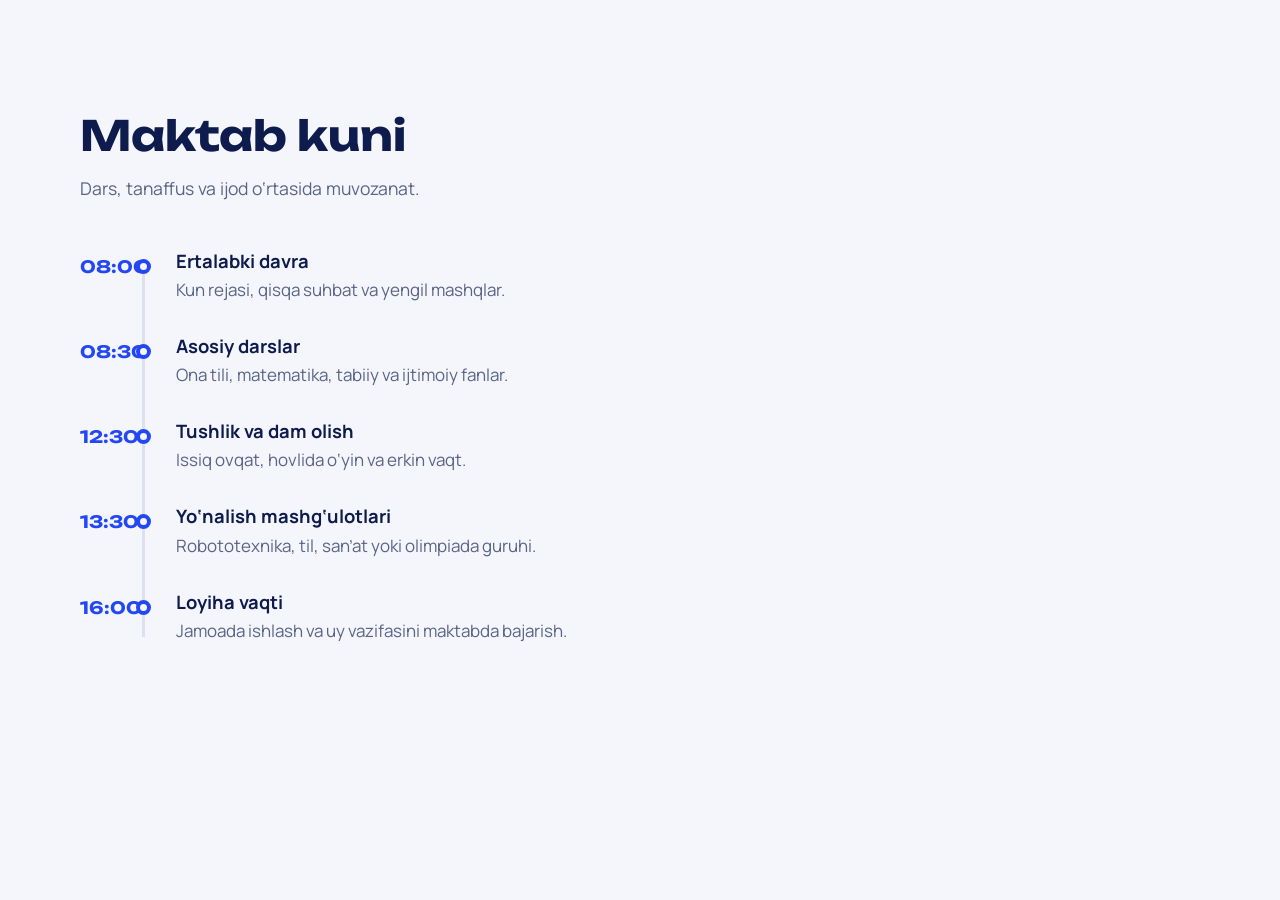
==== day.html @ d94721bc "Add files via upload" ====
<!DOCTYPE html>
<html lang="en">
<head>
    <meta charset="UTF-8">
    <meta name="viewport" content="width=device-width, initial-scale=1.0">
    <title>Intellekt Innovatsion Maktabi</title>
    <link rel="preconnect" href="https://fonts.googleapis.com">
  <link rel="preconnect" href="https://fonts.gstatic.com" crossorigin>
  <link href="https://fonts.googleapis.com/css2?family=Manrope:wght@400;500;700&family=Unbounded:wght@500;700&display=swap" rel="stylesheet">
  <link rel="stylesheet" href="style.css">
</head>
<body>
    <!-- DAY -->
    <section class="section day" id="kun">
      <div class="wrap">
        <h2>Maktab kuni</h2>
        <p class="section-lead">Dars, tanaffus va ijod o‘rtasida muvozanat.</p>
        <ol class="timeline">
          <li><time>08:00</time><div><h3>Ertalabki davra</h3><p>Kun rejasi, qisqa suhbat va yengil mashqlar.</p></div></li>
          <li><time>08:30</time><div><h3>Asosiy darslar</h3><p>Ona tili, matematika, tabiiy va ijtimoiy fanlar.</p></div></li>
          <li><time>12:30</time><div><h3>Tushlik va dam olish</h3><p>Issiq ovqat, hovlida o‘yin va erkin vaqt.</p></div></li>
          <li><time>13:30</time><div><h3>Yo‘nalish mashg‘ulotlari</h3><p>Robototexnika, til, san’at yoki olimpiada guruhi.</p></div></li>
          <li><time>16:00</time><div><h3>Loyiha vaqti</h3><p>Jamoada ishlash va uy vazifasini maktabda bajarish.</p></div></li>
        </ol>
      </div>
    </section>
</body>
</html>
---- style.css ----
/* ===== Ranglar va o'lchamlar ===== */
:root {
  --navy: #0E1B4D;
  --navy-2: #172766;
  --blue: #2447F5;
  --sun: #FFC83D;
  --mint: #19C3A3;
  --paper: #F4F6FC;
  --white: #FFFFFF;
  --ink: #141B3A;
  --muted: #5A6486;
  --line: #DCE1F2;

  --f-head: "Unbounded", "Manrope", system-ui, sans-serif;
  --f-body: "Manrope", system-ui, -apple-system, "Segoe UI", sans-serif;

  --wrap: 1120px;
  --r-s: 8px;
  --r-l: 28px;
}

*, *::before, *::after { box-sizing: border-box; }
html { scroll-behavior: smooth; scroll-padding-top: 76px; }
body {
  margin: 0;
  font-family: var(--f-body);
  font-size: 1.0625rem;
  line-height: 1.65;
  color: var(--ink);
  background: var(--paper);
}
img, svg, canvas { display: block; max-width: 100%; }
a { color: inherit; }
h1, h2, h3 { font-family: var(--f-head); line-height: 1.15; margin: 0; font-weight: 500; }
p { margin: 0 0 1em; }

:focus-visible { outline: 3px solid var(--sun); outline-offset: 3px; }

.wrap { width: min(var(--wrap), 100% - 40px); margin-inline: auto; }
.skip { position: absolute; left: -999px; top: 8px; background: var(--sun); color: var(--navy); padding: 8px 14px; z-index: 100; border-radius: var(--r-s); }
.skip:focus { left: 8px; }

/* ===== Tugmalar ===== */
.btn {
  display: inline-block;
  padding: 13px 24px;
  border-radius: 999px;
  font-weight: 700;
  font-size: 1rem;
  text-decoration: none;
  border: 2px solid transparent;
  cursor: pointer;
  font-family: var(--f-body);
  transition: transform .15s ease, background-color .15s ease, color .15s ease;
}
.btn:hover { transform: translateY(-2px); }
.btn-sun { background: var(--sun); color: var(--navy); }
.btn-sun:hover { background: #ffd66b; }
.btn-line { border-color: rgba(255,255,255,.55); color: var(--white); }
.btn-line:hover { background: rgba(255,255,255,.12); }

/* ===== Sarlavha / menyu ===== */
.header {
  position: fixed; inset: 0 0 auto 0; z-index: 50;
  transition: background-color .25s ease, box-shadow .25s ease;
}
.header.scrolled { background: rgba(14,27,77,.94); backdrop-filter: blur(8px); box-shadow: 0 6px 24px rgba(8,14,44,.25); }
.header-in { display: flex; align-items: center; justify-content: space-between; height: 72px; }

.logo { display: flex; align-items: center; gap: 12px; text-decoration: none; color: var(--white); }
.logo-mark { width: 40px; height: 40px; border-radius: 12px; background: var(--blue); display: grid; place-items: center; }
.logo-mark svg { fill: var(--sun); stroke: var(--sun); }
.logo-text { font-family: var(--f-head); font-weight: 700; font-size: 1.05rem; line-height: 1.1; }
.logo-text small { display: block; font-family: var(--f-body); font-weight: 500; font-size: .72rem; opacity: .75; margin-top: 2px; }

.menu { display: flex; align-items: center; gap: 26px; }
.menu a:not(.btn) { color: var(--white); text-decoration: none; font-weight: 500; font-size: .98rem; opacity: .9; }
.menu a:not(.btn):hover { opacity: 1; text-decoration: underline; text-underline-offset: 6px; text-decoration-color: var(--sun); }
.menu .btn { padding: 10px 20px; }

.burger { display: none; width: 44px; height: 44px; border: 0; background: transparent; cursor: pointer; padding: 10px; }
.burger span { display: block; height: 2px; background: var(--white); margin: 6px 0; transition: transform .2s ease, opacity .2s ease; }
.burger[aria-expanded="true"] span:nth-child(1) { transform: translateY(8px) rotate(45deg); }
.burger[aria-expanded="true"] span:nth-child(2) { opacity: 0; }
.burger[aria-expanded="true"] span:nth-child(3) { transform: translateY(-8px) rotate(-45deg); }

/* ===== Hero ===== */
.hero {
  position: relative;
  min-height: 100vh; min-height: 100svh;
  display: flex; align-items: center;
  background: radial-gradient(1200px 700px at 80% 20%, var(--navy-2), var(--navy) 70%);
  color: var(--white);
  overflow: hidden;
}
#network { position: absolute; inset: 0; width: 100%; height: 100%; }
.hero-in { position: relative; padding: 130px 0 90px; }
.hero-kicker { font-weight: 700; color: var(--sun); margin-bottom: 18px; }
.hero h1 { font-size: clamp(2rem, 5.4vw, 4rem); font-weight: 700; max-width: 17ch; letter-spacing: -.01em; }
.hero-lead { font-size: 1.2rem; max-width: 46ch; margin: 24px 0 34px; color: rgba(255,255,255,.85); }
.hero-actions { display: flex; flex-wrap: wrap; gap: 14px; }

/* ===== Statistika ===== */
.stats { background: var(--sun); color: var(--navy); }
.stats-in { display: grid; grid-template-columns: repeat(4, 1fr); gap: 20px; padding: 34px 0; }
.stat strong { display: block; font-family: var(--f-head); font-size: clamp(1.8rem, 3.6vw, 2.8rem); font-weight: 700; line-height: 1; }
.stat strong::after { content: "+"; }
.stat span { display: block; margin-top: 8px; font-weight: 700; font-size: .95rem; }

/* ===== Umumiy bo'lim ===== */
.section { padding: clamp(64px, 9vw, 112px) 0; }
.section h2 { font-size: clamp(1.7rem, 3.4vw, 2.6rem); font-weight: 700; color: var(--navy); }
.section-lead { color: var(--muted); max-width: 52ch; margin-top: 14px; font-size: 1.1rem; }

/* ===== Maktab haqida ===== */
.about-in { display: grid; grid-template-columns: 1fr 1.6fr; gap: clamp(28px, 6vw, 80px); }
.about-body .big { font-size: clamp(1.25rem, 2.2vw, 1.7rem); line-height: 1.45; font-weight: 500; color: var(--navy); }
.about-body p { max-width: 62ch; }
.values { list-style: none; padding: 0; margin: 28px 0 0; display: grid; gap: 14px; }
.values li { padding: 16px 20px; background: var(--white); border-left: 5px solid var(--blue); border-radius: 4px 16px 16px 4px; max-width: 62ch; }
.values li:nth-child(2) { border-left-color: var(--mint); }
.values li:nth-child(3) { border-left-color: var(--sun); }

/* ===== Yo'nalishlar ===== */
.programs { background: var(--white); }
.tabs { display: grid; grid-template-columns: 300px 1fr; gap: 28px; margin-top: 44px; align-items: start; }
.tab-list { display: grid; gap: 8px; }
.tab-list button {
  text-align: left; font: inherit; font-weight: 700; cursor: pointer;
  padding: 16px 20px; border-radius: 14px;
  border: 2px solid var(--line); background: var(--paper); color: var(--ink);
  transition: background-color .15s ease, border-color .15s ease, color .15s ease;
}
.tab-list button:hover { border-color: var(--blue); }
.tab-list button[aria-selected="true"] { background: var(--blue); border-color: var(--blue); color: var(--white); }

.tab-panels { background: var(--navy); color: var(--white); border-radius: var(--r-l); padding: clamp(26px, 4vw, 48px); min-height: 320px; }
.panel[hidden] { display: none; }
.panel h3 { font-size: clamp(1.4rem, 2.6vw, 2rem); color: var(--sun); margin-bottom: 16px; }
.panel p { font-size: 1.12rem; max-width: 54ch; color: rgba(255,255,255,.9); }
.panel ul { list-style: none; padding: 0; margin: 24px 0 0; display: flex; flex-wrap: wrap; gap: 10px; }
.panel li { padding: 8px 16px; border-radius: 999px; background: rgba(255,255,255,.12); font-weight: 500; font-size: .98rem; }
.panel:not([hidden]) { animation: panelIn .25s ease; }
@keyframes panelIn { from { opacity: 0; transform: translateY(8px); } to { opacity: 1; transform: none; } }

/* ===== Maktab kuni ===== */
.timeline { list-style: none; margin: 48px 0 0; padding: 0; position: relative; max-width: 760px; }
.timeline::before { content: ""; position: absolute; left: 62px; top: 8px; bottom: 8px; width: 3px; background: var(--line); }
.timeline li { display: grid; grid-template-columns: 62px 1fr; gap: 34px; padding-bottom: 32px; position: relative; }
.timeline li:last-child { padding-bottom: 0; }
.timeline li::after { content: ""; position: absolute; left: 56px; top: 8px; width: 15px; height: 15px; border-radius: 50%; background: var(--paper); border: 4px solid var(--blue); }
.timeline time { font-family: var(--f-head); font-weight: 700; color: var(--blue); padding-top: 2px; }
.timeline h3 { font-size: 1.15rem; margin-bottom: 4px; color: var(--navy); font-family: var(--f-body); font-weight: 700; }
.timeline p { margin: 0; color: var(--muted); }

/* ===== Yangiliklar ===== */
.news { background: var(--white); }
.news-grid { display: grid; grid-template-columns: 1.4fr 1fr; grid-template-rows: auto auto; gap: 22px; margin-top: 44px; }
.news-grid article { background: var(--paper); border-radius: 20px; padding: 28px; }
.news-grid .news-main { grid-row: span 2; background: var(--navy); color: var(--white); padding: clamp(28px, 4vw, 48px); display: flex; flex-direction: column; justify-content: flex-end; min-height: 340px; }
.news-grid time { font-size: .9rem; font-weight: 700; color: var(--blue); }
.news-main time { color: var(--sun); }
.news-grid h3 { font-size: 1.15rem; margin: 10px 0; font-family: var(--f-body); font-weight: 700; line-height: 1.3; }
.news-main h3 { font-family: var(--f-head); font-size: clamp(1.4rem, 2.6vw, 2rem); }
.news-grid p { margin: 0; color: var(--muted); }
.news-main p { color: rgba(255,255,255,.85); max-width: 50ch; }

/* ===== Qabul ===== */
.admission { background: linear-gradient(160deg, var(--blue), #1A2FB0); color: var(--white); }
.admission h2 { color: var(--white); }
.admission-in { display: grid; grid-template-columns: 1fr 1fr; gap: clamp(28px, 6vw, 72px); align-items: start; }
.admission-text p { font-size: 1.1rem; margin-top: 16px; max-width: 42ch; color: rgba(255,255,255,.9); }
.contacts { margin: 32px 0 0; display: grid; grid-template-columns: auto 1fr; gap: 10px 22px; }
.contacts dt { font-weight: 700; color: var(--sun); }
.contacts dd { margin: 0; }
.contacts a { text-decoration: underline; text-underline-offset: 4px; }

.form { background: var(--white); color: var(--ink); border-radius: var(--r-l); padding: clamp(24px, 4vw, 40px); display: grid; gap: 18px; }
.field label { display: block; font-weight: 700; font-size: .95rem; margin-bottom: 6px; color: var(--navy); }
.field input, .field select, .field textarea {
  width: 100%; font: inherit; color: var(--ink);
  padding: 13px 14px; border: 2px solid var(--line); border-radius: 12px; background: var(--paper);
}
.field input:focus, .field select:focus, .field textarea:focus { outline: none; border-color: var(--blue); background: var(--white); }
.field.invalid input, .field.invalid select { border-color: #D6335A; }
.err { color: #C0264C; font-size: .88rem; margin: 6px 0 0; min-height: 0; }
.err:empty { display: none; }
.form .btn { justify-self: start; }
.form-ok { margin: 0; padding: 14px 16px; background: #E4F8F3; color: #0B6B58; border-radius: 12px; font-weight: 700; }

/* ===== Footer ===== */
.footer { background: var(--navy); color: rgba(255,255,255,.8); padding: 28px 0; font-size: .95rem; }
.footer-in { display: flex; justify-content: space-between; gap: 16px; flex-wrap: wrap; }
.footer p { margin: 0; }
.footer a { text-underline-offset: 4px; }

/* ===== Moslashuvchanlik ===== */
@media (max-width: 900px) {
  .about-in, .admission-in { grid-template-columns: 1fr; }
  .tabs { grid-template-columns: 1fr; }
  .tab-list { grid-auto-flow: column; grid-auto-columns: max-content; overflow-x: auto; padding-bottom: 6px; }
  .tab-list button { white-space: nowrap; }
  .news-grid { grid-template-columns: 1fr; }
  .news-grid .news-main { grid-row: auto; min-height: 280px; }
  .stats-in { grid-template-columns: repeat(2, 1fr); }
}

@media (max-width: 820px) {
  .burger { display: block; }
  .menu {
    position: absolute; top: 72px; left: 0; right: 0;
    flex-direction: column; align-items: stretch; gap: 0;
    background: var(--navy); padding: 10px 20px 24px;
    display: none;
  }
  .menu.open { display: flex; }
  .menu a:not(.btn) { padding: 14px 4px; border-bottom: 1px solid rgba(255,255,255,.12); }
  .menu .btn { margin-top: 16px; text-align: center; }
  .header { background: var(--navy); }
}

@media (max-width: 520px) {
  .timeline::before { left: 50px; }
  .timeline li { grid-template-columns: 50px 1fr; gap: 28px; }
  .timeline li::after { left: 44px; }
  .logo-text small { display: none; }
}

@media (prefers-reduced-motion: reduce) {
  html { scroll-behavior: auto; }
  * { animation: none !important; transition: none !important; }
}
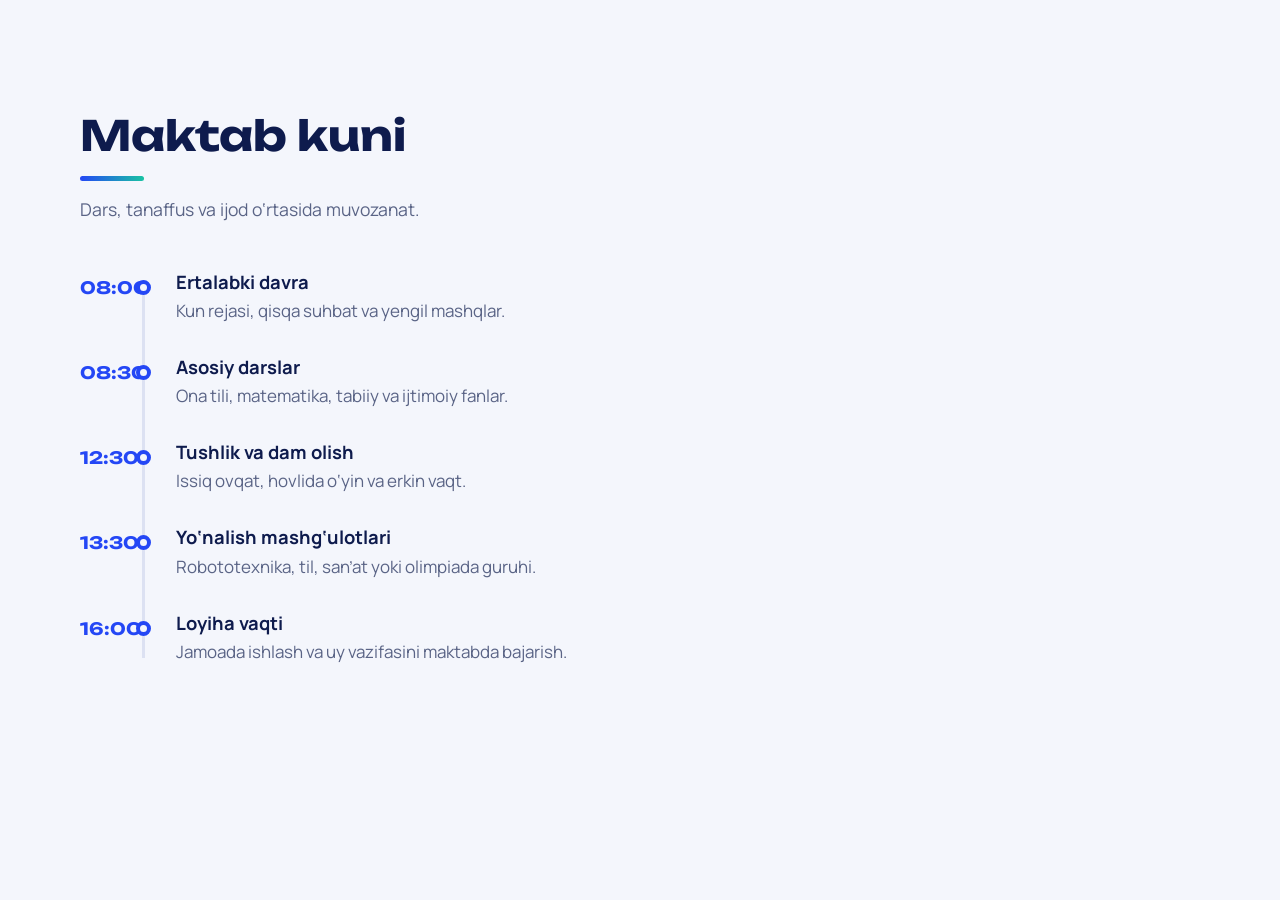
==== commit 19bdc89f: "Animatsiyali dizayn: sahifa, tablar, kartalar va forma uchun animatsiyalar - Elementlar ekranga kirg" ====
--- a/day.html
+++ b/day.html
@@ -24,5 +24,6 @@
         </ol>
       </div>
     </section>
+  <script src="script.js"></script>
 </body>
 </html>
--- a/style.css
+++ b/style.css
@@ -17,6 +17,7 @@
   --wrap: 1120px;
   --r-s: 8px;
   --r-l: 28px;
+  --ease: cubic-bezier(.2, .7, .2, 1);
 }
 
 *, *::before, *::after { box-sizing: border-box; }
@@ -51,11 +52,18 @@
   border: 2px solid transparent;
   cursor: pointer;
   font-family: var(--f-body);
-  transition: transform .15s ease, background-color .15s ease, color .15s ease;
+  position: relative; overflow: hidden;
+  transition: transform .2s var(--ease), background-color .15s ease, color .15s ease, box-shadow .2s ease;
 }
 .btn:hover { transform: translateY(-2px); }
 .btn-sun { background: var(--sun); color: var(--navy); }
-.btn-sun:hover { background: #ffd66b; }
+.btn-sun:hover { background: #ffd66b; box-shadow: 0 10px 24px rgba(255,200,61,.35); }
+.btn-sun::after {
+  content: ""; position: absolute; inset: 0; pointer-events: none;
+  background: linear-gradient(110deg, transparent 30%, rgba(255,255,255,.6) 50%, transparent 70%);
+  transform: translateX(-120%);
+}
+.btn-sun:hover::after { transform: translateX(120%); transition: transform .7s ease; }
 .btn-line { border-color: rgba(255,255,255,.55); color: var(--white); }
 .btn-line:hover { background: rgba(255,255,255,.12); }
 
@@ -68,7 +76,8 @@
 .header-in { display: flex; align-items: center; justify-content: space-between; height: 72px; }
 
 .logo { display: flex; align-items: center; gap: 12px; text-decoration: none; color: var(--white); }
-.logo-mark { width: 40px; height: 40px; border-radius: 12px; background: var(--blue); display: grid; place-items: center; }
+.logo-mark { width: 40px; height: 40px; border-radius: 12px; background: var(--blue); display: grid; place-items: center; transition: transform .4s var(--ease); }
+.logo:hover .logo-mark { transform: rotate(-12deg) scale(1.08); }
 .logo-mark svg { fill: var(--sun); stroke: var(--sun); }
 .logo-text { font-family: var(--f-head); font-weight: 700; font-size: 1.05rem; line-height: 1.1; }
 .logo-text small { display: block; font-family: var(--f-body); font-weight: 500; font-size: .72rem; opacity: .75; margin-top: 2px; }
@@ -117,7 +126,8 @@
 .about-body .big { font-size: clamp(1.25rem, 2.2vw, 1.7rem); line-height: 1.45; font-weight: 500; color: var(--navy); }
 .about-body p { max-width: 62ch; }
 .values { list-style: none; padding: 0; margin: 28px 0 0; display: grid; gap: 14px; }
-.values li { padding: 16px 20px; background: var(--white); border-left: 5px solid var(--blue); border-radius: 4px 16px 16px 4px; max-width: 62ch; }
+.values li { padding: 16px 20px; background: var(--white); border-left: 5px solid var(--blue); border-radius: 4px 16px 16px 4px; max-width: 62ch; transition: transform .25s var(--ease), box-shadow .25s ease; }
+.values li:hover { transform: translateX(8px); box-shadow: 0 10px 26px rgba(14,27,77,.08); }
 .values li:nth-child(2) { border-left-color: var(--mint); }
 .values li:nth-child(3) { border-left-color: var(--sun); }
 
@@ -129,19 +139,44 @@
   text-align: left; font: inherit; font-weight: 700; cursor: pointer;
   padding: 16px 20px; border-radius: 14px;
   border: 2px solid var(--line); background: var(--paper); color: var(--ink);
-  transition: background-color .15s ease, border-color .15s ease, color .15s ease;
-}
-.tab-list button:hover { border-color: var(--blue); }
-.tab-list button[aria-selected="true"] { background: var(--blue); border-color: var(--blue); color: var(--white); }
-
-.tab-panels { background: var(--navy); color: var(--white); border-radius: var(--r-l); padding: clamp(26px, 4vw, 48px); min-height: 320px; }
+  display: flex; align-items: center; justify-content: space-between; gap: 12px;
+  transition: background-color .2s ease, border-color .2s ease, color .2s ease, transform .25s var(--ease), box-shadow .25s ease;
+}
+.tab-list button::after { content: "\2192"; opacity: 0; transform: translateX(-10px); transition: opacity .2s ease, transform .25s var(--ease); }
+.tab-list button:hover { border-color: var(--blue); transform: translateX(4px); }
+.tab-list button[aria-selected="true"] { background: var(--blue); border-color: var(--blue); color: var(--white); box-shadow: 0 10px 24px rgba(36,71,245,.28); }
+.tab-list button:hover::after, .tab-list button[aria-selected="true"]::after { opacity: 1; transform: none; }
+
+.tab-panels { position: relative; overflow: hidden; background: var(--navy); color: var(--white); border-radius: var(--r-l); padding: clamp(26px, 4vw, 48px); min-height: 320px; }
+.tab-panels::before {
+  content: ""; position: absolute; right: -140px; top: -160px; width: 440px; height: 440px; border-radius: 50%;
+  background: radial-gradient(circle, rgba(36,71,245,.6), transparent 65%);
+  pointer-events: none; animation: drift 12s ease-in-out infinite alternate;
+}
+.panel { position: relative; }
 .panel[hidden] { display: none; }
+.panel-media { display: grid; gap: 12px; margin-bottom: 26px; }
+.panel-media-two { grid-template-columns: 1fr 1fr; }
+.shot { display: block; overflow: hidden; border-radius: 18px; background: var(--navy-2); }
+.shot img { width: 100%; height: auto; aspect-ratio: 16 / 9; object-fit: cover; transition: transform .7s var(--ease); }
+.panel-media-two .shot img { aspect-ratio: 4 / 3; }
+.shot:hover img { transform: scale(1.06); }
 .panel h3 { font-size: clamp(1.4rem, 2.6vw, 2rem); color: var(--sun); margin-bottom: 16px; }
 .panel p { font-size: 1.12rem; max-width: 54ch; color: rgba(255,255,255,.9); }
 .panel ul { list-style: none; padding: 0; margin: 24px 0 0; display: flex; flex-wrap: wrap; gap: 10px; }
 .panel li { padding: 8px 16px; border-radius: 999px; background: rgba(255,255,255,.12); font-weight: 500; font-size: .98rem; }
-.panel:not([hidden]) { animation: panelIn .25s ease; }
-@keyframes panelIn { from { opacity: 0; transform: translateY(8px); } to { opacity: 1; transform: none; } }
+/* Yo'nalish almashganda: rasm ochiladi, matn navbat bilan chiqadi */
+.panel:not([hidden]) .shot { animation: shotIn .75s var(--ease) backwards; }
+.panel:not([hidden]) .shot + .shot { animation-delay: .12s; }
+.panel:not([hidden]) .shot img { animation: zoomOut 1.3s var(--ease) backwards; }
+.panel:not([hidden]) > h3 { animation: fadeUp .55s var(--ease) .12s backwards; }
+.panel:not([hidden]) > p { animation: fadeUp .55s var(--ease) .2s backwards; }
+.panel:not([hidden]) li { animation: pop .45s var(--ease) backwards; }
+.panel:not([hidden]) li:nth-child(1) { animation-delay: .3s; }
+.panel:not([hidden]) li:nth-child(2) { animation-delay: .38s; }
+.panel:not([hidden]) li:nth-child(3) { animation-delay: .46s; }
+.panel li { transition: background-color .2s ease, transform .2s var(--ease); }
+.panel li:hover { background: rgba(255,255,255,.22); transform: translateY(-2px); }
 
 /* ===== Maktab kuni ===== */
 .timeline { list-style: none; margin: 48px 0 0; padding: 0; position: relative; max-width: 760px; }
@@ -152,11 +187,18 @@
 .timeline time { font-family: var(--f-head); font-weight: 700; color: var(--blue); padding-top: 2px; }
 .timeline h3 { font-size: 1.15rem; margin-bottom: 4px; color: var(--navy); font-family: var(--f-body); font-weight: 700; }
 .timeline p { margin: 0; color: var(--muted); }
+.timeline li::after { transition: transform .25s var(--ease), background-color .25s ease, box-shadow .25s ease; }
+.timeline li:hover::after { background: var(--sun); transform: scale(1.25); box-shadow: 0 0 0 6px rgba(36,71,245,.14); }
+.timeline li > div { transition: transform .25s var(--ease); }
+.timeline li:hover > div { transform: translateX(6px); }
+.timeline.draw::before { transform: scaleY(0); transform-origin: top; transition: transform 1.6s var(--ease) .2s; }
+.timeline.draw.is-in::before { transform: scaleY(1); }
 
 /* ===== Yangiliklar ===== */
 .news { background: var(--white); }
 .news-grid { display: grid; grid-template-columns: 1.4fr 1fr; grid-template-rows: auto auto; gap: 22px; margin-top: 44px; }
-.news-grid article { background: var(--paper); border-radius: 20px; padding: 28px; }
+.news-grid article { background: var(--paper); border-radius: 20px; padding: 28px; transition: transform .3s var(--ease), box-shadow .3s ease; }
+.news-grid article:hover { transform: translateY(-6px); box-shadow: 0 18px 40px rgba(14,27,77,.14); }
 .news-grid .news-main { grid-row: span 2; background: var(--navy); color: var(--white); padding: clamp(28px, 4vw, 48px); display: flex; flex-direction: column; justify-content: flex-end; min-height: 340px; }
 .news-grid time { font-size: .9rem; font-weight: 700; color: var(--blue); }
 .news-main time { color: var(--sun); }
@@ -164,9 +206,16 @@
 .news-main h3 { font-family: var(--f-head); font-size: clamp(1.4rem, 2.6vw, 2rem); }
 .news-grid p { margin: 0; color: var(--muted); }
 .news-main p { color: rgba(255,255,255,.85); max-width: 50ch; }
+.news-grid .news-main { position: relative; overflow: hidden; }
+.news-main::before {
+  content: ""; position: absolute; right: -120px; top: -140px; width: 420px; height: 420px; border-radius: 50%;
+  background: radial-gradient(circle, rgba(36,71,245,.65), transparent 65%);
+  pointer-events: none; animation: drift 12s ease-in-out infinite alternate;
+}
+.news-main > * { position: relative; }
 
 /* ===== Qabul ===== */
-.admission { background: linear-gradient(160deg, var(--blue), #1A2FB0); color: var(--white); }
+.admission { background: linear-gradient(160deg, var(--blue), #1A2FB0 55%, #3B1FA8); background-size: 200% 200%; color: var(--white); animation: bgShift 14s ease-in-out infinite alternate; }
 .admission h2 { color: var(--white); }
 .admission-in { display: grid; grid-template-columns: 1fr 1fr; gap: clamp(28px, 6vw, 72px); align-items: start; }
 .admission-text p { font-size: 1.1rem; margin-top: 16px; max-width: 42ch; color: rgba(255,255,255,.9); }
@@ -180,19 +229,67 @@
 .field input, .field select, .field textarea {
   width: 100%; font: inherit; color: var(--ink);
   padding: 13px 14px; border: 2px solid var(--line); border-radius: 12px; background: var(--paper);
-}
-.field input:focus, .field select:focus, .field textarea:focus { outline: none; border-color: var(--blue); background: var(--white); }
-.field.invalid input, .field.invalid select { border-color: #D6335A; }
+  transition: border-color .2s ease, background-color .2s ease, box-shadow .2s ease;
+}
+.field input:focus, .field select:focus, .field textarea:focus { outline: none; border-color: var(--blue); background: var(--white); box-shadow: 0 0 0 4px rgba(36,71,245,.14); }
+.field.invalid input, .field.invalid select { border-color: #D6335A; animation: shake .35s ease; }
 .err { color: #C0264C; font-size: .88rem; margin: 6px 0 0; min-height: 0; }
 .err:empty { display: none; }
 .form .btn { justify-self: start; }
 .form-ok { margin: 0; padding: 14px 16px; background: #E4F8F3; color: #0B6B58; border-radius: 12px; font-weight: 700; }
+.form-ok:not([hidden]) { animation: pop .45s var(--ease); }
 
 /* ===== Footer ===== */
 .footer { background: var(--navy); color: rgba(255,255,255,.8); padding: 28px 0; font-size: .95rem; }
 .footer-in { display: flex; justify-content: space-between; gap: 16px; flex-wrap: wrap; }
 .footer p { margin: 0; }
 .footer a { text-underline-offset: 4px; }
+
+/* ===== Animatsiyalar ===== */
+@keyframes fadeIn { from { opacity: 0; } }
+@keyframes fadeUp { from { opacity: 0; transform: translateY(26px); } }
+@keyframes fadeDown { from { opacity: 0; transform: translateY(-14px); } }
+@keyframes revealUp { from { opacity: 0; transform: translateY(28px); } to { opacity: 1; transform: none; } }
+@keyframes pop { from { opacity: 0; transform: scale(.85); } }
+@keyframes growX { from { transform: scaleX(0); } to { transform: scaleX(1); } }
+@keyframes shotIn { from { opacity: 0; clip-path: inset(0 100% 0 0 round 18px); } to { opacity: 1; clip-path: inset(0 0 0 0 round 18px); } }
+@keyframes zoomOut { from { transform: scale(1.18); } }
+@keyframes drift { to { transform: translate(-70px, 60px) scale(1.2); } }
+@keyframes bgShift { from { background-position: 0% 0%; } to { background-position: 100% 100%; } }
+@keyframes shake { 25% { transform: translateX(-6px); } 50% { transform: translateX(5px); } 75% { transform: translateX(-3px); } }
+
+/* Sahifa ochilganda */
+body { animation: fadeIn .5s ease backwards; }
+.header { animation: fadeDown .6s var(--ease) backwards; }
+#network { animation: fadeIn 1.6s ease backwards; }
+.hero-in > * { animation: fadeUp .8s var(--ease) backwards; }
+.hero-in > :nth-child(2) { animation-delay: .12s; }
+.hero-in > :nth-child(3) { animation-delay: .24s; }
+.hero-in > :nth-child(4) { animation-delay: .36s; }
+
+/* Sarlavha ostidagi chiziq */
+.section h2::after {
+  content: ""; display: block; width: 64px; height: 5px; margin-top: 16px; border-radius: 999px;
+  background: linear-gradient(90deg, var(--blue), var(--mint)); transform-origin: left;
+}
+.admission h2::after { background: var(--sun); }
+
+/* Ko'rinishga kirganda paydo bo'lish (sinflarni script.js qo'shadi) */
+.reveal { opacity: 0; }
+.reveal.is-in { animation: revealUp .7s var(--ease) var(--d, 0ms) both; }
+.section h2.reveal::after { transform: scaleX(0); }
+.section h2.reveal.is-in::after { animation: growX .7s var(--ease) calc(var(--d, 0ms) + .25s) both; }
+
+/* Menyu havolalari ostidagi chiziq */
+@media (min-width: 821px) {
+  .menu a:not(.btn) { position: relative; }
+  .menu a:not(.btn)::after {
+    content: ""; position: absolute; left: 0; right: 0; bottom: -6px; height: 2px; background: var(--sun);
+    transform: scaleX(0); transform-origin: left; transition: transform .25s var(--ease);
+  }
+  .menu a:not(.btn):hover { text-decoration: none; }
+  .menu a:not(.btn):hover::after { transform: scaleX(1); }
+}
 
 /* ===== Moslashuvchanlik ===== */
 @media (max-width: 900px) {
@@ -200,6 +297,9 @@
   .tabs { grid-template-columns: 1fr; }
   .tab-list { grid-auto-flow: column; grid-auto-columns: max-content; overflow-x: auto; padding-bottom: 6px; }
   .tab-list button { white-space: nowrap; }
+  .tab-list button:hover { transform: none; }
+  .tab-list button[aria-selected="true"] { box-shadow: none; }
+  .tab-list button::after { display: none; }
   .news-grid { grid-template-columns: 1fr; }
   .news-grid .news-main { grid-row: auto; min-height: 280px; }
   .stats-in { grid-template-columns: repeat(2, 1fr); }
@@ -213,7 +313,7 @@
     background: var(--navy); padding: 10px 20px 24px;
     display: none;
   }
-  .menu.open { display: flex; }
+  .menu.open { display: flex; animation: fadeDown .25s var(--ease); }
   .menu a:not(.btn) { padding: 14px 4px; border-bottom: 1px solid rgba(255,255,255,.12); }
   .menu .btn { margin-top: 16px; text-align: center; }
   .header { background: var(--navy); }
@@ -228,5 +328,5 @@
 
 @media (prefers-reduced-motion: reduce) {
   html { scroll-behavior: auto; }
-  * { animation: none !important; transition: none !important; }
-}
+  *, *::before, *::after { animation: none !important; transition: none !important; }
+}
